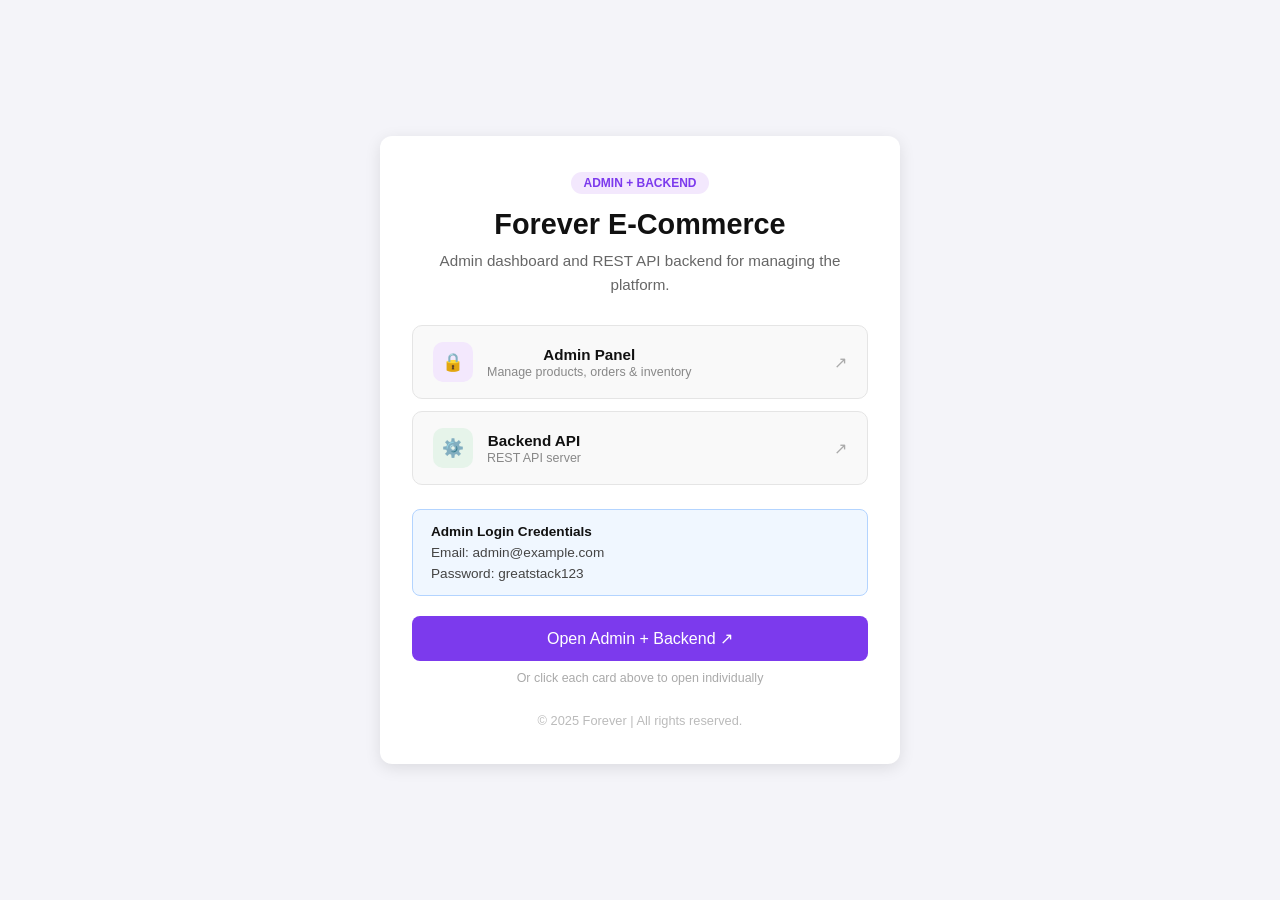
==== admin.html @ 0c52187c "launched" ====
<!DOCTYPE html>
<html lang="en">
<head>
  <meta charset="UTF-8">
  <meta name="viewport" content="width=device-width, initial-scale=1.0">
  <title>Forever Project – Admin</title>
  <style>
    * { box-sizing: border-box; margin: 0; padding: 0; }
    body {
      font-family: 'Arial', sans-serif;
      background-color: #f4f4f9;
      display: flex;
      justify-content: center;
      align-items: center;
      min-height: 100vh;
      padding: 20px;
    }
    .container {
      max-width: 520px;
      width: 100%;
      background: #fff;
      border-radius: 12px;
      box-shadow: 0 4px 16px rgba(0,0,0,0.1);
      padding: 36px 32px;
      text-align: center;
    }
    .tag {
      display: inline-block;
      background: #f3e8fd;
      color: #7c3aed;
      font-size: 0.75rem;
      font-weight: bold;
      padding: 4px 12px;
      border-radius: 20px;
      margin-bottom: 14px;
    }
    h1 { font-size: 1.8rem; margin-bottom: 8px; color: #111; }
    .subtitle { font-size: 0.95rem; color: #666; margin-bottom: 28px; line-height: 1.6; }
    .cards { display: flex; flex-direction: column; gap: 12px; margin-bottom: 24px; }
    .card {
      display: flex;
      align-items: center;
      justify-content: space-between;
      background: #f9f9f9;
      border: 1px solid #e5e5e5;
      border-radius: 10px;
      padding: 16px 20px;
      text-decoration: none;
      color: inherit;
      transition: box-shadow 0.2s, transform 0.2s;
    }
    .card:hover { box-shadow: 0 4px 12px rgba(0,0,0,0.1); transform: translateY(-2px); }
    .card-left { display: flex; align-items: center; gap: 14px; }
    .icon { width: 40px; height: 40px; border-radius: 10px; display: flex; align-items: center; justify-content: center; font-size: 1.1rem; }
    .icon-purple { background: #f3e8fd; }
    .icon-green  { background: #e6f4ea; }
    .card-title { font-size: 0.95rem; font-weight: bold; color: #111; margin-bottom: 2px; }
    .card-desc  { font-size: 0.78rem; color: #888; }
    .arrow { font-size: 1rem; color: #aaa; }
    .cred-box {
      background: #f0f7ff;
      border: 1px solid #b3d4ff;
      border-radius: 8px;
      padding: 14px 18px;
      margin-bottom: 20px;
      text-align: left;
    }
    .cred-box p { font-size: 0.85rem; color: #444; margin-bottom: 6px; }
    .cred-box p:last-child { margin-bottom: 0; }
    .cred-box strong { color: #111; }
    .launch-btn {
      width: 100%;
      padding: 13px;
      background: #7c3aed;
      color: #fff;
      border: none;
      border-radius: 8px;
      font-size: 1rem;
      cursor: pointer;
      transition: background 0.2s, transform 0.2s;
      margin-bottom: 10px;
    }
    .launch-btn:hover { background: #5b21b6; transform: translateY(-2px); }
    .note { font-size: 0.78rem; color: #aaa; }
    footer { margin-top: 28px; font-size: 0.8rem; color: #bbb; }
  </style>
</head>
<body>
  <div class="container">
    <div class="tag">ADMIN + BACKEND</div>
    <h1>Forever E-Commerce</h1>
    <p class="subtitle">Admin dashboard and REST API backend for managing the platform.</p>

    <div class="cards">
      <a href="https://forever-full-stack-e-commerce-admin.onrender.com/" target="_blank" class="card">
        <div class="card-left">
          <div class="icon icon-purple">🔒</div>
          <div>
            <div class="card-title">Admin Panel</div>
            <div class="card-desc">Manage products, orders & inventory</div>
          </div>
        </div>
        <span class="arrow">↗</span>
      </a>
      <a href="https://forever-full-stack-e-commerce-backend.onrender.com/" target="_blank" class="card">
        <div class="card-left">
          <div class="icon icon-green">⚙️</div>
          <div>
            <div class="card-title">Backend API</div>
            <div class="card-desc">REST API server</div>
          </div>
        </div>
        <span class="arrow">↗</span>
      </a>
    </div>

    <div class="cred-box">
      <p><strong>Admin Login Credentials</strong></p>
      <p>Email: admin@example.com</p>
      <p>Password: greatstack123</p>
    </div>

    <button class="launch-btn" onclick="launchAll()">Open Admin + Backend ↗</button>
    <div class="note">Or click each card above to open individually</div>
    <footer>&copy; 2025 Forever | All rights reserved.</footer>
  </div>

  <script>
    function launchAll() {
      window.open("https://forever-full-stack-e-commerce-backend.onrender.com/", "_blank");
      window.location.href = "https://forever-full-stack-e-commerce-admin.onrender.com/";
    }
  </script>
</body>
</html>
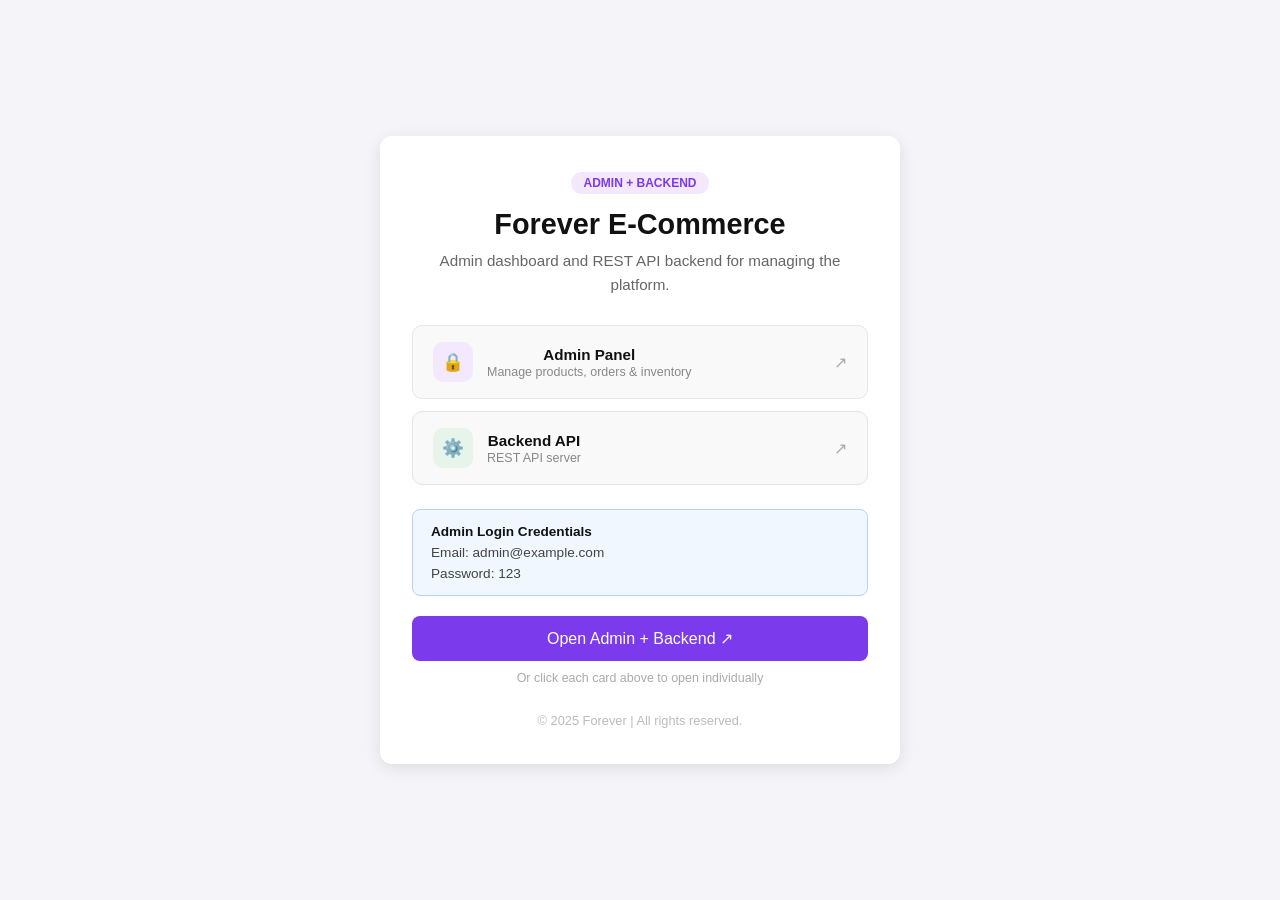
==== commit 7eab0e49: "password change" ====
--- a/admin.html
+++ b/admin.html
@@ -117,7 +117,7 @@
     <div class="cred-box">
       <p><strong>Admin Login Credentials</strong></p>
       <p>Email: admin@example.com</p>
-      <p>Password: greatstack123</p>
+      <p>Password: 123</p>
     </div>
 
     <button class="launch-btn" onclick="launchAll()">Open Admin + Backend ↗</button>
